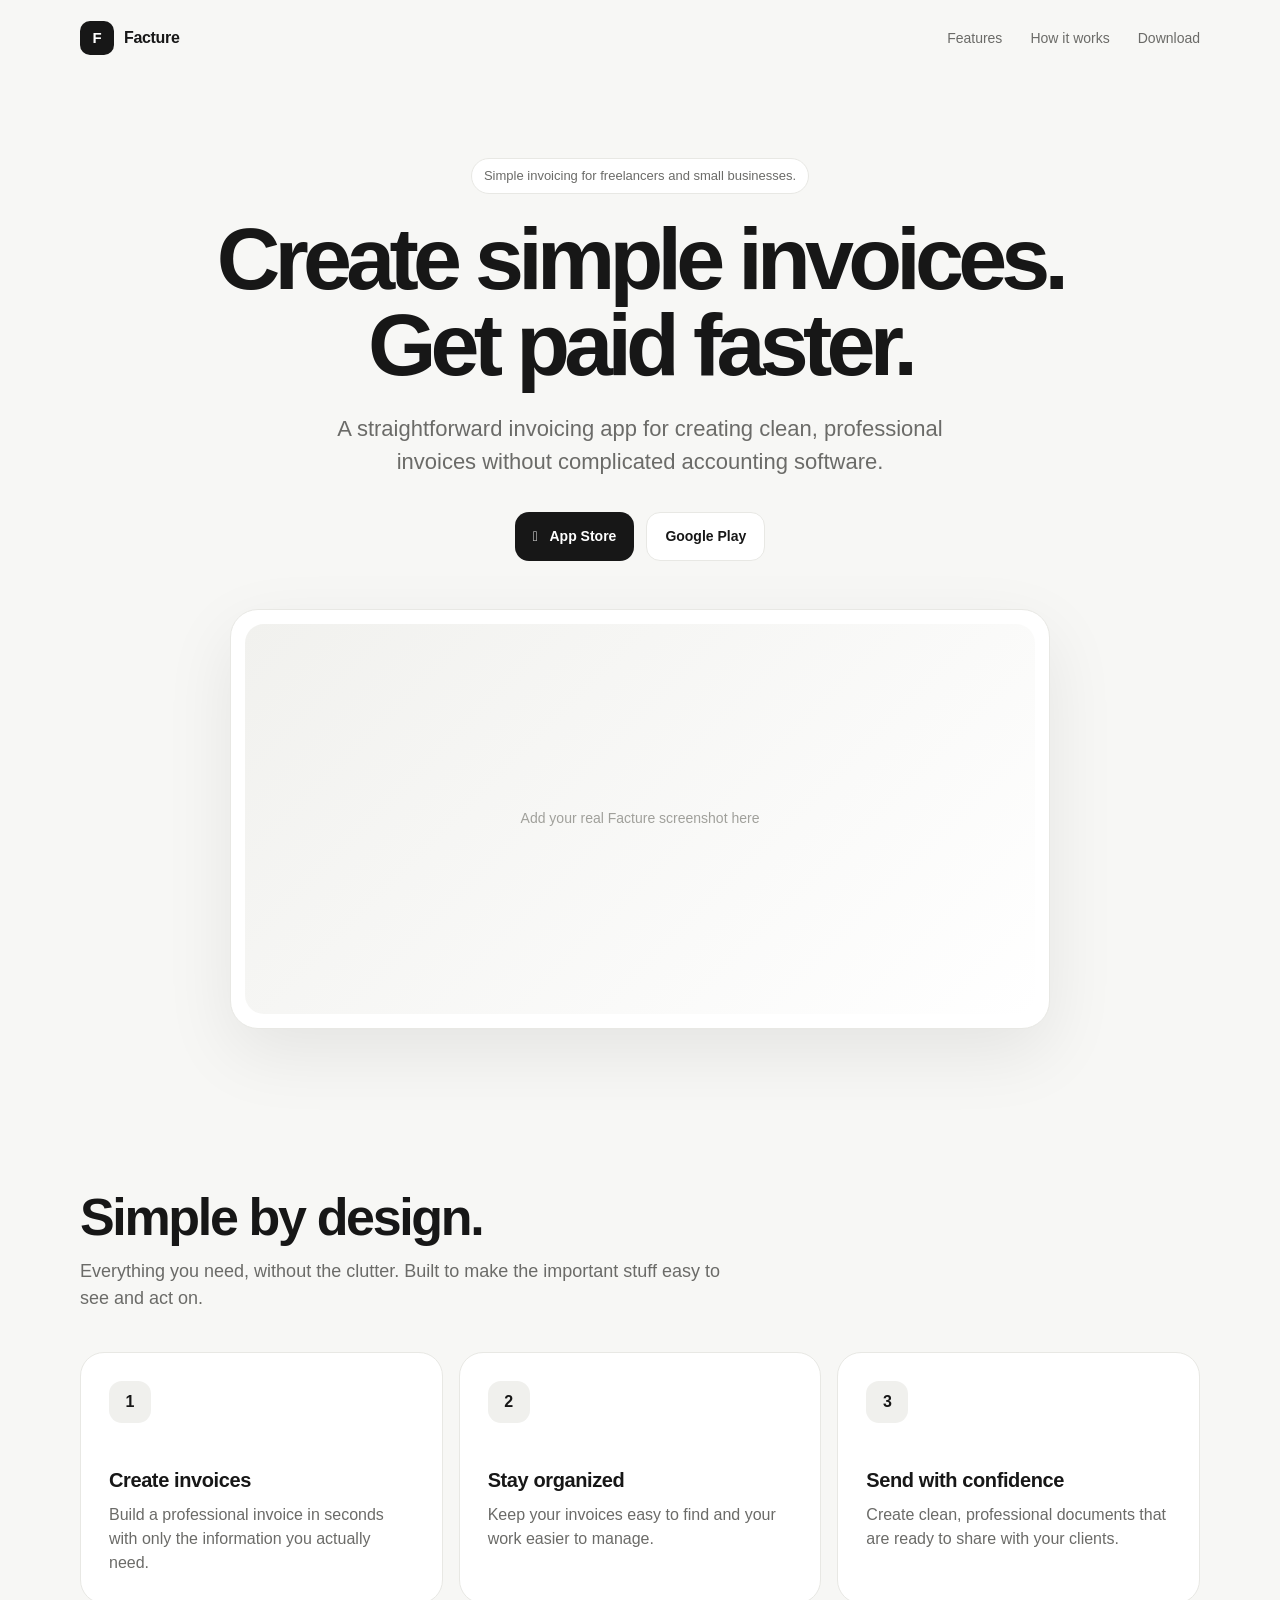
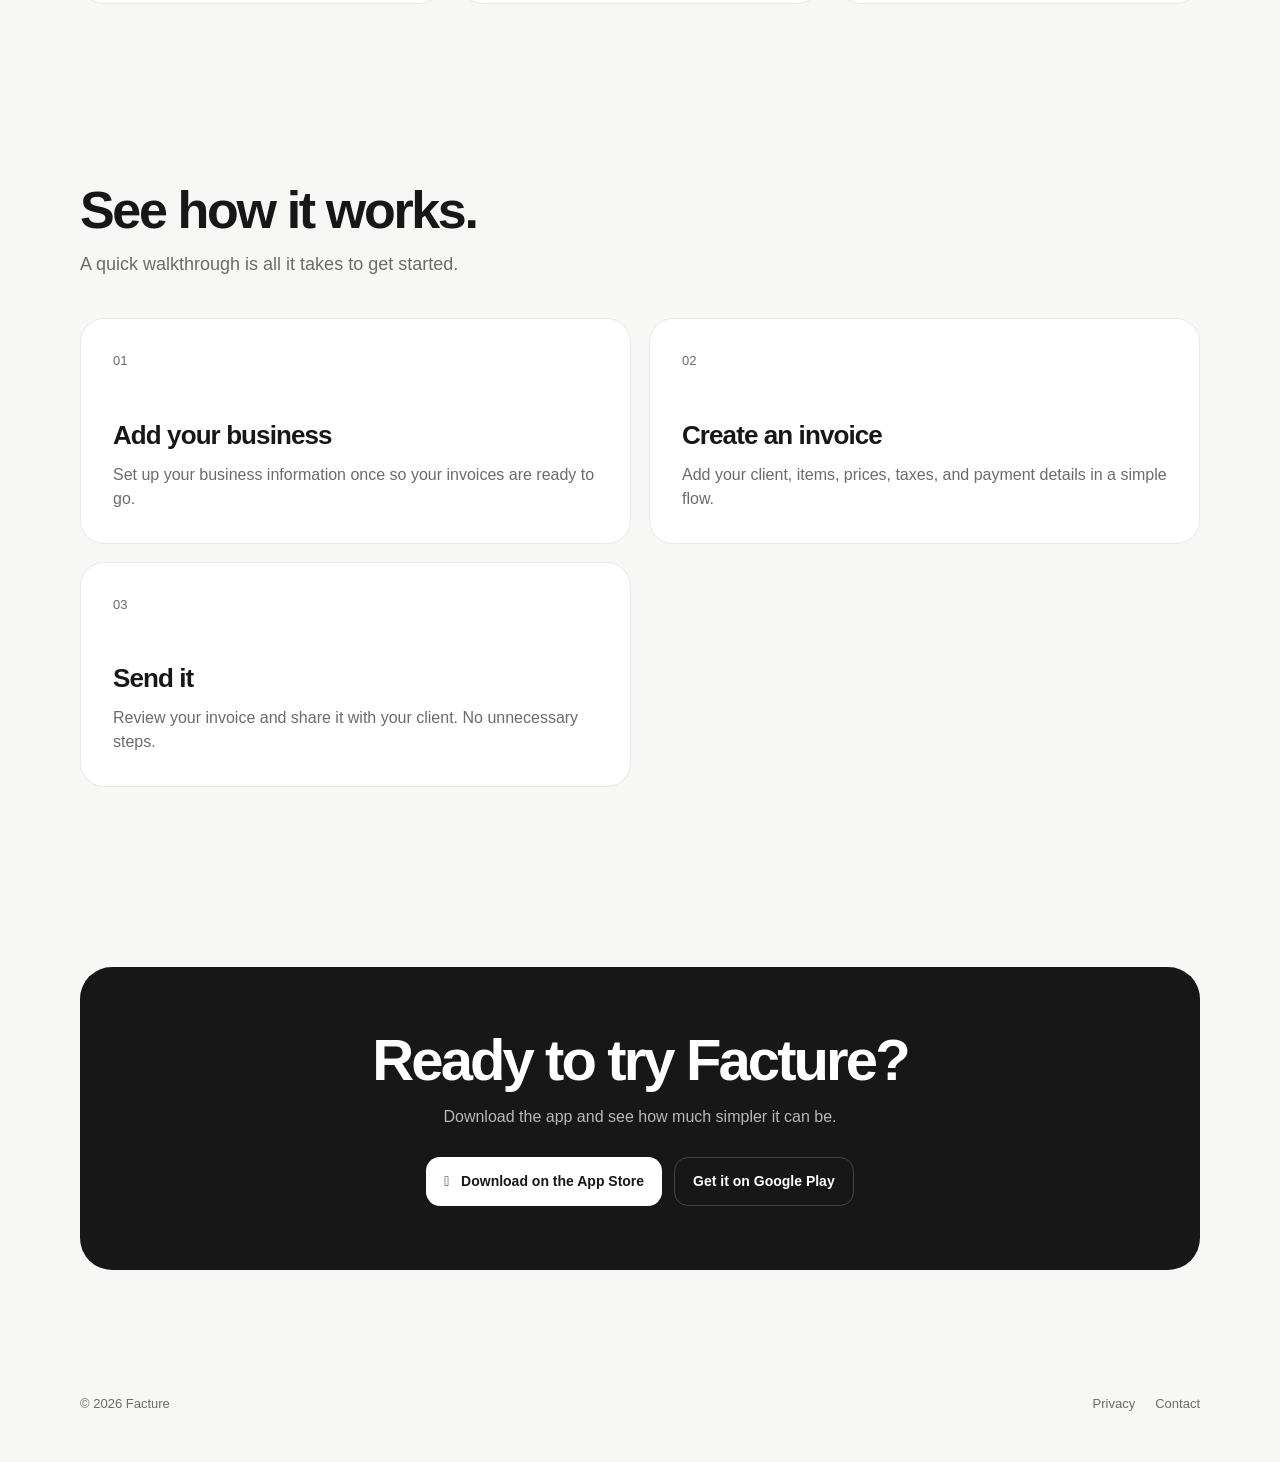
==== index.html @ 7048cc85 "Reorganized repo" ====
<!doctype html>
<html lang="en">
<head>
<meta charset="utf-8">
<meta name="viewport" content="width=device-width, initial-scale=1">
<meta name="description" content="A straightforward invoicing app for creating clean, professional invoices without complicated accounting software.">
<meta name="theme-color" content="#f7f7f5">
<title>Facture — Create simple invoices. Get paid faster.</title>
<link rel="stylesheet" href="styles.css">
</head>
<body>
<header class="container">
<nav>
<a class="brand" href="#"><span class="logo">F</span>Facture</a>
<div class="navlinks"><a href="#features">Features</a><a href="#how">How it works</a><a href="#download">Download</a></div>
</nav>
</header>

<main>
<section class="hero container">
<div class="eyebrow">Simple invoicing for freelancers and small businesses.</div>
<h1>Create simple invoices. Get paid faster.</h1>
<p>A straightforward invoicing app for creating clean, professional invoices without complicated accounting software.</p>
<div class="buttons">
<a class="btn" href="https://apps.apple.com/" target="_blank" rel="noopener"> &nbsp; App Store</a>
<a class="btn secondary" href="https://play.google.com/" target="_blank" rel="noopener">Google Play</a>
</div>
<div class="mockup"><div class="mock-screen">Add your real Facture screenshot here</div></div>
</section>

<section class="section container" id="features">
<div class="section-head"><h2>Simple by design.</h2><p>Everything you need, without the clutter. Built to make the important stuff easy to see and act on.</p></div>
<div class="grid"><article class="card"><div class="icon">1</div><h3>Create invoices</h3><p>Build a professional invoice in seconds with only the information you actually need.</p></article>
<article class="card"><div class="icon">2</div><h3>Stay organized</h3><p>Keep your invoices easy to find and your work easier to manage.</p></article>
<article class="card"><div class="icon">3</div><h3>Send with confidence</h3><p>Create clean, professional documents that are ready to share with your clients.</p></article></div>
</section>

<section class="section container" id="how">
<div class="section-head"><h2>See how it works.</h2><p>A quick walkthrough is all it takes to get started.</p></div>
<div class="tutorial"><article class="step"><div class="step-num">01</div><h3>Add your business</h3><p>Set up your business information once so your invoices are ready to go.</p></article>
<article class="step"><div class="step-num">02</div><h3>Create an invoice</h3><p>Add your client, items, prices, taxes, and payment details in a simple flow.</p></article>
<article class="step"><div class="step-num">03</div><h3>Send it</h3><p>Review your invoice and share it with your client. No unnecessary steps.</p></article></div>
</section>

<section class="section container" id="download">
<div class="cta">
<h2>Ready to try Facture?</h2>
<p>Download the app and see how much simpler it can be.</p>
<div class="buttons">
<a class="btn" href="https://apps.apple.com/" target="_blank" rel="noopener"> &nbsp; Download on the App Store</a>
<a class="btn secondary" href="https://play.google.com/" target="_blank" rel="noopener">Get it on Google Play</a>
</div>
</div>
</section>
</main>

<footer class="container">
<span>© 2026 Facture</span>
<div><a href="#">Privacy</a><a href="mailto:hello@example.com">Contact</a></div>
</footer>
</body>
</html>
---- styles.css ----
:root{
  --bg:#f7f7f5; --surface:#ffffff; --text:#171717; --muted:#6b6b68;
  --line:#e8e8e4; --accent:#171717; --radius:24px; --max:1120px;
}
*{box-sizing:border-box} html{scroll-behavior:smooth}
body{margin:0;background:var(--bg);color:var(--text);font-family:-apple-system,BlinkMacSystemFont,"SF Pro Display","SF Pro Text",Inter,Segoe UI,sans-serif;line-height:1.5}
a{color:inherit;text-decoration:none} img{max-width:100%;display:block}
.container{width:min(calc(100% - 40px),var(--max));margin:auto}
nav{height:76px;display:flex;align-items:center;justify-content:space-between}
.brand{display:flex;align-items:center;gap:10px;font-weight:750;letter-spacing:-.02em}
.logo{width:34px;height:34px;border-radius:10px;background:var(--accent);display:grid;place-items:center;color:white;font-size:15px;font-weight:800}
.navlinks{display:flex;gap:28px;color:var(--muted);font-size:14px}
.navlinks a:hover{color:var(--text)}
.hero{padding:82px 0 72px;text-align:center}
.eyebrow{display:inline-flex;padding:7px 12px;border:1px solid var(--line);background:white;border-radius:999px;font-size:13px;color:var(--muted);margin-bottom:22px}
h1{font-size:clamp(48px,8vw,88px);line-height:.98;letter-spacing:-.065em;margin:0 auto 24px;max-width:900px}
.hero p{font-size:clamp(18px,2.2vw,22px);color:var(--muted);max-width:650px;margin:0 auto 34px}
.buttons{display:flex;justify-content:center;gap:12px;flex-wrap:wrap}
.btn{display:inline-flex;align-items:center;justify-content:center;gap:9px;padding:13px 18px;border-radius:14px;background:var(--accent);color:white;font-weight:650;font-size:14px}
.btn.secondary{background:white;color:var(--text);border:1px solid var(--line)}
.btn:hover{transform:translateY(-1px)}
.mockup{margin:48px auto 0;max-width:820px;background:#fff;border:1px solid var(--line);border-radius:28px;padding:14px;box-shadow:0 24px 70px rgba(0,0,0,.08)}
.mock-screen{min-height:390px;border-radius:19px;background:linear-gradient(135deg,#f1f1ee,#fff);display:grid;place-items:center;color:#a0a09b;font-size:14px}
.section{padding:90px 0}
.section-head{max-width:650px;margin-bottom:40px}
.section-head h2{font-size:clamp(34px,5vw,52px);line-height:1.02;letter-spacing:-.045em;margin:0 0 14px}
.section-head p{color:var(--muted);font-size:18px;margin:0}
.grid{display:grid;grid-template-columns:repeat(3,1fr);gap:16px}
.card{background:var(--surface);border:1px solid var(--line);border-radius:var(--radius);padding:28px;min-height:220px}
.icon{width:42px;height:42px;border-radius:13px;background:#f0f0ed;display:grid;place-items:center;font-weight:800;margin-bottom:42px}
.card h3{margin:0 0 8px;font-size:20px;letter-spacing:-.02em}.card p{margin:0;color:var(--muted)}
.tutorial{display:grid;grid-template-columns:1fr 1fr;gap:18px;align-items:stretch}
.step{background:#fff;border:1px solid var(--line);border-radius:var(--radius);padding:32px}
.step-num{color:var(--muted);font-size:13px;margin-bottom:45px}.step h3{font-size:26px;letter-spacing:-.035em;margin:0 0 8px}.step p{color:var(--muted);margin:0}
.cta{background:#171717;color:#fff;border-radius:32px;padding:64px 30px;text-align:center}
.cta h2{font-size:clamp(36px,5vw,58px);letter-spacing:-.05em;line-height:1;margin:0 0 16px}.cta p{color:#b8b8b4;max-width:560px;margin:0 auto 28px}
.cta .btn{background:#fff;color:#171717}.cta .btn.secondary{background:transparent;color:#fff;border-color:#444}
footer{padding:34px 0 48px;color:var(--muted);font-size:13px;display:flex;justify-content:space-between;gap:20px}
footer div{display:flex;gap:20px}
@media(max-width:760px){.navlinks{display:none}.hero{padding:56px 0}.grid,.tutorial{grid-template-columns:1fr}.section{padding:65px 0}.card{min-height:0}.icon{margin-bottom:35px}.mock-screen{min-height:260px}footer{flex-direction:column}}
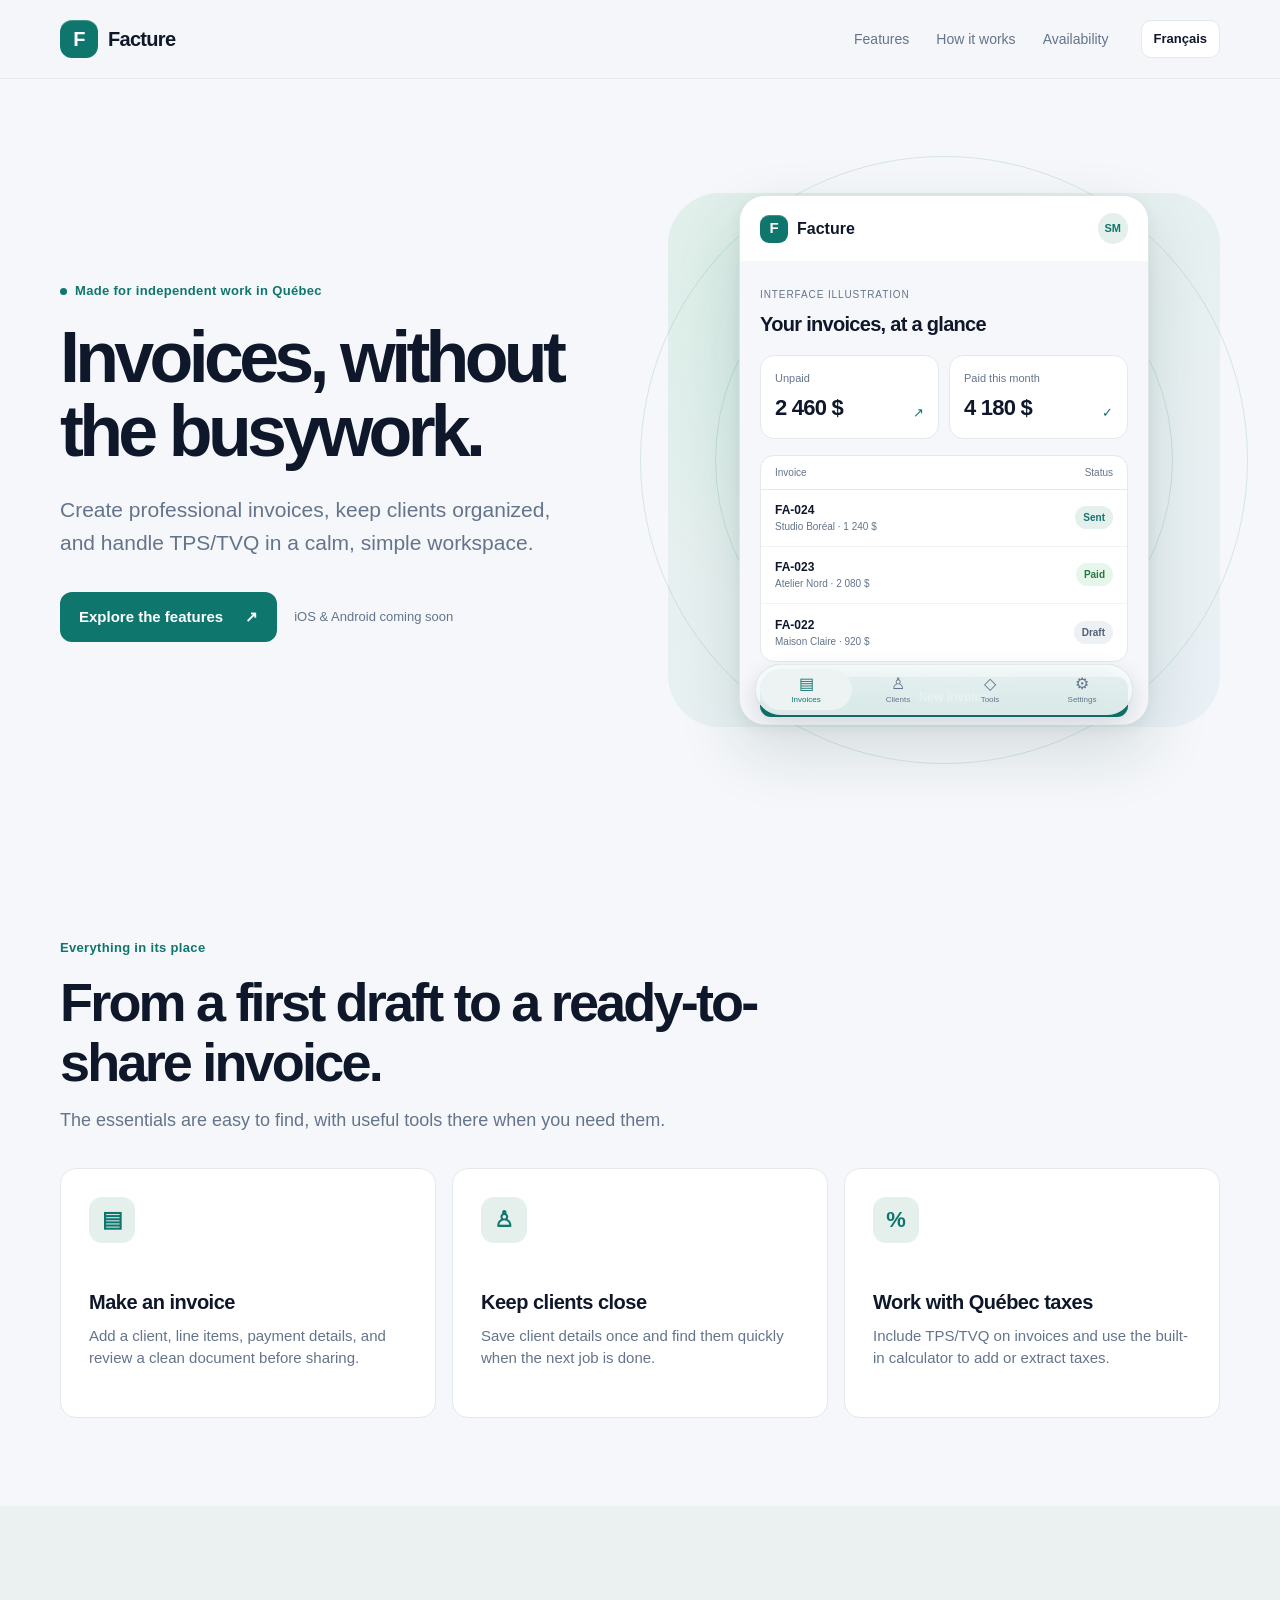
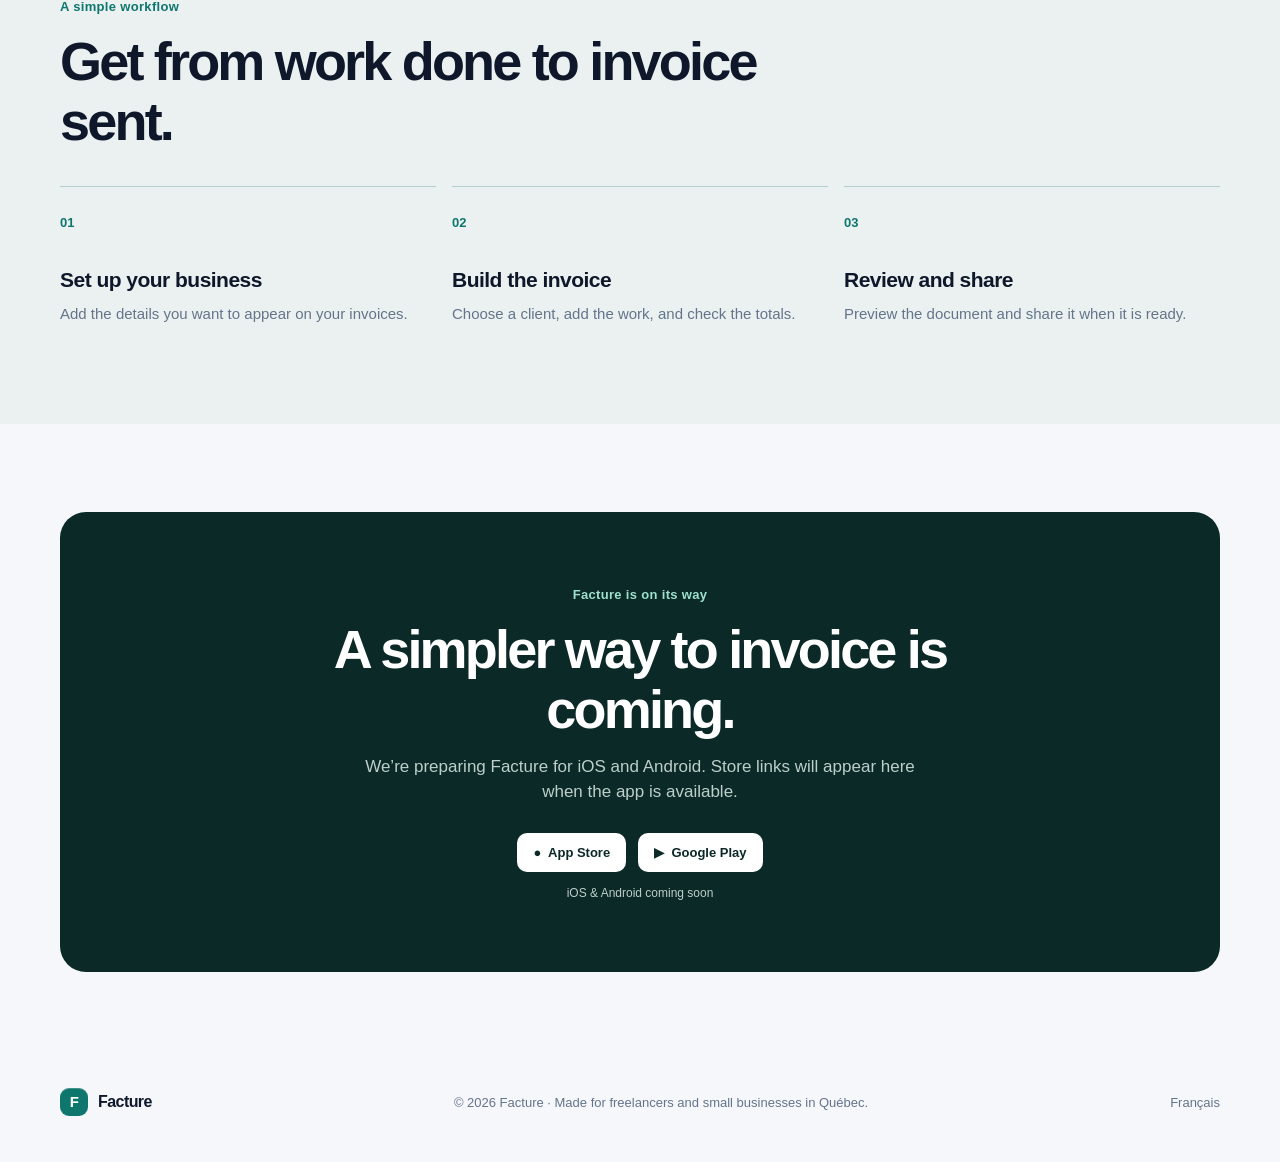
==== commit e3ed30a2: "Refresh Facture website with Pleximo visual language" ====
--- a/index.html
+++ b/index.html
@@ -1,62 +1,64 @@
 <!doctype html>
 <html lang="en">
 <head>
-<meta charset="utf-8">
-<meta name="viewport" content="width=device-width, initial-scale=1">
-<meta name="description" content="A straightforward invoicing app for creating clean, professional invoices without complicated accounting software.">
-<meta name="theme-color" content="#f7f7f5">
-<title>Facture — Create simple invoices. Get paid faster.</title>
-<link rel="stylesheet" href="styles.css">
+  <meta charset="utf-8">
+  <meta name="viewport" content="width=device-width, initial-scale=1">
+  <meta name="description" content="Create clear invoices, manage clients, and handle Québec sales taxes in one simple app.">
+  <meta name="theme-color" content="#f5f7fa">
+  <title>Facture — Simple invoicing for Québec</title>
+  <link rel="alternate" hreflang="fr-CA" href="fr.html">
+  <link rel="icon" type="image/svg+xml" href="favicon.svg">
+  <link rel="stylesheet" href="styles.css">
 </head>
 <body>
-<header class="container">
-<nav>
-<a class="brand" href="#"><span class="logo">F</span>Facture</a>
-<div class="navlinks"><a href="#features">Features</a><a href="#how">How it works</a><a href="#download">Download</a></div>
-</nav>
-</header>
-
-<main>
-<section class="hero container">
-<div class="eyebrow">Simple invoicing for freelancers and small businesses.</div>
-<h1>Create simple invoices. Get paid faster.</h1>
-<p>A straightforward invoicing app for creating clean, professional invoices without complicated accounting software.</p>
-<div class="buttons">
-<a class="btn" href="https://apps.apple.com/" target="_blank" rel="noopener"> &nbsp; App Store</a>
-<a class="btn secondary" href="https://play.google.com/" target="_blank" rel="noopener">Google Play</a>
-</div>
-<div class="mockup"><div class="mock-screen">Add your real Facture screenshot here</div></div>
-</section>
-
-<section class="section container" id="features">
-<div class="section-head"><h2>Simple by design.</h2><p>Everything you need, without the clutter. Built to make the important stuff easy to see and act on.</p></div>
-<div class="grid"><article class="card"><div class="icon">1</div><h3>Create invoices</h3><p>Build a professional invoice in seconds with only the information you actually need.</p></article>
-<article class="card"><div class="icon">2</div><h3>Stay organized</h3><p>Keep your invoices easy to find and your work easier to manage.</p></article>
-<article class="card"><div class="icon">3</div><h3>Send with confidence</h3><p>Create clean, professional documents that are ready to share with your clients.</p></article></div>
-</section>
-
-<section class="section container" id="how">
-<div class="section-head"><h2>See how it works.</h2><p>A quick walkthrough is all it takes to get started.</p></div>
-<div class="tutorial"><article class="step"><div class="step-num">01</div><h3>Add your business</h3><p>Set up your business information once so your invoices are ready to go.</p></article>
-<article class="step"><div class="step-num">02</div><h3>Create an invoice</h3><p>Add your client, items, prices, taxes, and payment details in a simple flow.</p></article>
-<article class="step"><div class="step-num">03</div><h3>Send it</h3><p>Review your invoice and share it with your client. No unnecessary steps.</p></article></div>
-</section>
-
-<section class="section container" id="download">
-<div class="cta">
-<h2>Ready to try Facture?</h2>
-<p>Download the app and see how much simpler it can be.</p>
-<div class="buttons">
-<a class="btn" href="https://apps.apple.com/" target="_blank" rel="noopener"> &nbsp; Download on the App Store</a>
-<a class="btn secondary" href="https://play.google.com/" target="_blank" rel="noopener">Get it on Google Play</a>
-</div>
-</div>
-</section>
-</main>
-
-<footer class="container">
-<span>© 2026 Facture</span>
-<div><a href="#">Privacy</a><a href="mailto:hello@example.com">Contact</a></div>
-</footer>
+  <header class="site-header">
+    <nav class="container" aria-label="Main navigation">
+      <a class="brand" href="#top" aria-label="Facture"><span class="brand-mark" aria-hidden="true">F</span><span>Facture</span></a>
+      <div class="nav-right">
+        <div class="navlinks"><a href="#features">Features</a><a href="#how">How it works</a><a href="#availability">Availability</a></div>
+        <a class="language-switch" href="fr.html" lang="fr" aria-label="Voir le site en français">Français</a>
+      </div>
+    </nav>
+  </header>
+  <main id="top">
+    <section class="hero container">
+      <div class="hero-copy">
+        <span class="eyebrow"><span class="eyebrow-dot"></span>Made for independent work in Québec</span>
+        <h1>Invoices, without<br>the busywork.</h1>
+        <p>Create professional invoices, keep clients organized, and handle TPS/TVQ in a calm, simple workspace.</p>
+        <div class="hero-actions"><a class="button button-primary" href="#features">Explore the features<span aria-hidden="true">↗</span></a><span class="availability-note">iOS & Android coming soon</span></div>
+      </div>
+      <div class="hero-visual">
+        <div class="app-preview" role="img" aria-label="Interface illustration">
+          <div class="preview-top"><span class="preview-logo">F</span><span>Facture</span><span class="preview-avatar" aria-hidden="true">SM</span></div>
+          <div class="preview-body">
+            <span class="preview-kicker">Interface illustration</span>
+            <h2>Your invoices, at a glance</h2>
+            <div class="preview-stats"><div><span>Unpaid</span><strong>2 460 $</strong><small>↗</small></div><div><span>Paid this month</span><strong>4 180 $</strong><small>✓</small></div></div>
+            <div class="preview-list">
+              <div class="preview-list-head"><span>Invoice</span><span>Status</span></div>
+              <div class="preview-row"><span><b>FA-024</b><small>Studio Boréal · 1 240 $</small></span><i>Sent</i></div>
+              <div class="preview-row"><span><b>FA-023</b><small>Atelier Nord · 2 080 $</small></span><i class="paid">Paid</i></div>
+              <div class="preview-row"><span><b>FA-022</b><small>Maison Claire · 920 $</small></span><i class="draft">Draft</i></div>
+            </div>
+            <div class="preview-add">＋ &nbsp;New invoice</div>
+          </div>
+          <div class="preview-tabs" aria-hidden="true"><span class="active">▤<small>Invoices</small></span><span>♙<small>Clients</small></span><span>◇<small>Tools</small></span><span>⚙<small>Settings</small></span></div>
+        </div>
+        <div class="hero-orbit orbit-one"></div><div class="hero-orbit orbit-two"></div>
+      </div>
+    </section>
+    <section class="section container" id="features">
+      <div class="section-head"><span class="eyebrow">Everything in its place</span><h2>From a first draft to a ready-to-share invoice.</h2><p>The essentials are easy to find, with useful tools there when you need them.</p></div>
+      <div class="feature-grid">
+        <article class="feature-card"><div class="feature-icon" aria-hidden="true">▤</div><h3>Make an invoice</h3><p>Add a client, line items, payment details, and review a clean document before sharing.</p></article>
+        <article class="feature-card"><div class="feature-icon" aria-hidden="true">♙</div><h3>Keep clients close</h3><p>Save client details once and find them quickly when the next job is done.</p></article>
+        <article class="feature-card"><div class="feature-icon" aria-hidden="true">%</div><h3>Work with Québec taxes</h3><p>Include TPS/TVQ on invoices and use the built-in calculator to add or extract taxes.</p></article>
+      </div>
+    </section>
+    <section class="section workflow-section" id="how"><div class="container"><div class="section-head"><span class="eyebrow">A simple workflow</span><h2>Get from work done to invoice sent.</h2></div><div class="steps"><article><span>01</span><h3>Set up your business</h3><p>Add the details you want to appear on your invoices.</p></article><article><span>02</span><h3>Build the invoice</h3><p>Choose a client, add the work, and check the totals.</p></article><article><span>03</span><h3>Review and share</h3><p>Preview the document and share it when it is ready.</p></article></div></div></section>
+    <section class="section container" id="availability"><div class="closing"><span class="eyebrow">Facture is on its way</span><h2>A simpler way to invoice is coming.</h2><p>We’re preparing Facture for iOS and Android. Store links will appear here when the app is available.</p><div class="coming-soon"><span class="platform">● &nbsp;App Store</span><span class="platform">▶ &nbsp;Google Play</span><span>iOS & Android coming soon</span></div></div></section>
+  </main>
+  <footer class="container"><a class="brand" href="#top"><span class="brand-mark" aria-hidden="true">F</span><span>Facture</span></a><span>© 2026 Facture · Made for freelancers and small businesses in Québec.</span><a href="fr.html" lang="fr">Français</a></footer>
 </body>
 </html>
--- a/styles.css
+++ b/styles.css
@@ -1,41 +1,155 @@
-
-:root{
-  --bg:#f7f7f5; --surface:#ffffff; --text:#171717; --muted:#6b6b68;
-  --line:#e8e8e4; --accent:#171717; --radius:24px; --max:1120px;
+:root {
+  --bg: #f5f7fa;
+  --surface: #fff;
+  --text: #0f172a;
+  --muted: #64748b;
+  --line: #e3e9ec;
+  --green: #0f766e;
+  --green-dark: #0b5e58;
+  --green-soft: #e5f0ec;
+  --radius: 16px;
 }
-*{box-sizing:border-box} html{scroll-behavior:smooth}
-body{margin:0;background:var(--bg);color:var(--text);font-family:-apple-system,BlinkMacSystemFont,"SF Pro Display","SF Pro Text",Inter,Segoe UI,sans-serif;line-height:1.5}
-a{color:inherit;text-decoration:none} img{max-width:100%;display:block}
-.container{width:min(calc(100% - 40px),var(--max));margin:auto}
-nav{height:76px;display:flex;align-items:center;justify-content:space-between}
-.brand{display:flex;align-items:center;gap:10px;font-weight:750;letter-spacing:-.02em}
-.logo{width:34px;height:34px;border-radius:10px;background:var(--accent);display:grid;place-items:center;color:white;font-size:15px;font-weight:800}
-.navlinks{display:flex;gap:28px;color:var(--muted);font-size:14px}
-.navlinks a:hover{color:var(--text)}
-.hero{padding:82px 0 72px;text-align:center}
-.eyebrow{display:inline-flex;padding:7px 12px;border:1px solid var(--line);background:white;border-radius:999px;font-size:13px;color:var(--muted);margin-bottom:22px}
-h1{font-size:clamp(48px,8vw,88px);line-height:.98;letter-spacing:-.065em;margin:0 auto 24px;max-width:900px}
-.hero p{font-size:clamp(18px,2.2vw,22px);color:var(--muted);max-width:650px;margin:0 auto 34px}
-.buttons{display:flex;justify-content:center;gap:12px;flex-wrap:wrap}
-.btn{display:inline-flex;align-items:center;justify-content:center;gap:9px;padding:13px 18px;border-radius:14px;background:var(--accent);color:white;font-weight:650;font-size:14px}
-.btn.secondary{background:white;color:var(--text);border:1px solid var(--line)}
-.btn:hover{transform:translateY(-1px)}
-.mockup{margin:48px auto 0;max-width:820px;background:#fff;border:1px solid var(--line);border-radius:28px;padding:14px;box-shadow:0 24px 70px rgba(0,0,0,.08)}
-.mock-screen{min-height:390px;border-radius:19px;background:linear-gradient(135deg,#f1f1ee,#fff);display:grid;place-items:center;color:#a0a09b;font-size:14px}
-.section{padding:90px 0}
-.section-head{max-width:650px;margin-bottom:40px}
-.section-head h2{font-size:clamp(34px,5vw,52px);line-height:1.02;letter-spacing:-.045em;margin:0 0 14px}
-.section-head p{color:var(--muted);font-size:18px;margin:0}
-.grid{display:grid;grid-template-columns:repeat(3,1fr);gap:16px}
-.card{background:var(--surface);border:1px solid var(--line);border-radius:var(--radius);padding:28px;min-height:220px}
-.icon{width:42px;height:42px;border-radius:13px;background:#f0f0ed;display:grid;place-items:center;font-weight:800;margin-bottom:42px}
-.card h3{margin:0 0 8px;font-size:20px;letter-spacing:-.02em}.card p{margin:0;color:var(--muted)}
-.tutorial{display:grid;grid-template-columns:1fr 1fr;gap:18px;align-items:stretch}
-.step{background:#fff;border:1px solid var(--line);border-radius:var(--radius);padding:32px}
-.step-num{color:var(--muted);font-size:13px;margin-bottom:45px}.step h3{font-size:26px;letter-spacing:-.035em;margin:0 0 8px}.step p{color:var(--muted);margin:0}
-.cta{background:#171717;color:#fff;border-radius:32px;padding:64px 30px;text-align:center}
-.cta h2{font-size:clamp(36px,5vw,58px);letter-spacing:-.05em;line-height:1;margin:0 0 16px}.cta p{color:#b8b8b4;max-width:560px;margin:0 auto 28px}
-.cta .btn{background:#fff;color:#171717}.cta .btn.secondary{background:transparent;color:#fff;border-color:#444}
-footer{padding:34px 0 48px;color:var(--muted);font-size:13px;display:flex;justify-content:space-between;gap:20px}
-footer div{display:flex;gap:20px}
-@media(max-width:760px){.navlinks{display:none}.hero{padding:56px 0}.grid,.tutorial{grid-template-columns:1fr}.section{padding:65px 0}.card{min-height:0}.icon{margin-bottom:35px}.mock-screen{min-height:260px}footer{flex-direction:column}}
+* { box-sizing: border-box; }
+html { scroll-behavior: smooth; }
+body {
+  margin: 0;
+  background: var(--bg);
+  color: var(--text);
+  font-family: -apple-system, BlinkMacSystemFont, "SF Pro Display", "SF Pro Text", Inter, "Segoe UI", sans-serif;
+  line-height: 1.5;
+}
+a { color: inherit; text-decoration: none; }
+a:focus-visible { outline: 3px solid var(--green); outline-offset: 4px; }
+.container { width: min(1160px, calc(100% - 40px)); margin-inline: auto; }
+.site-header { border-bottom: 1px solid rgba(15, 23, 42, .06); background: rgba(245, 247, 250, .9); }
+nav, .nav-right, .navlinks, .brand { display: flex; align-items: center; }
+nav { min-height: 78px; justify-content: space-between; gap: 24px; }
+.brand { gap: 10px; font-weight: 750; font-size: 20px; letter-spacing: -.035em; }
+.brand-mark, .preview-logo {
+  display: grid; place-items: center; color: white; background: var(--green);
+  border-radius: 12px; width: 38px; height: 38px; font-size: 20px; font-weight: 800;
+  box-shadow: inset 0 1px 0 rgba(255,255,255,.22);
+}
+.nav-right { gap: 32px; }
+.navlinks { gap: 27px; color: var(--muted); font-size: 14px; }
+.navlinks a:hover, .language-switch:hover, footer a:hover { color: var(--green); }
+.language-switch { border: 1px solid var(--line); background: #fff; padding: 8px 12px; border-radius: 10px; font-size: 13px; font-weight: 650; }
+.hero {
+  display: grid; grid-template-columns: 1fr 1fr; gap: 56px; align-items: center;
+  min-height: 690px; padding-block: 84px 90px;
+}
+.eyebrow {
+  display: inline-flex; align-items: center; gap: 8px;
+  color: var(--green); font-size: 13px; font-weight: 700;
+  letter-spacing: .025em;
+}
+.eyebrow-dot { width: 7px; height: 7px; border-radius: 50%; background: var(--green); }
+h1, h2, h3, p { margin-top: 0; }
+h1 { font-size: clamp(50px, 5.6vw, 76px); line-height: 1.04; letter-spacing: -.065em; max-width: 650px; margin: 18px 0 24px; }
+.hero-copy > p { color: var(--muted); font-size: clamp(18px, 2vw, 21px); line-height: 1.6; max-width: 530px; margin-bottom: 32px; }
+.hero-actions { display: flex; align-items: center; flex-wrap: wrap; gap: 17px; }
+.button { display: inline-flex; align-items: center; justify-content: center; gap: 22px; padding: 14px 19px; border-radius: 12px; font-size: 15px; font-weight: 700; transition: transform .2s, background .2s; }
+.button:hover { transform: translateY(-2px); }
+.button-primary { background: var(--green); color: white; }
+.button-primary:hover { background: var(--green-dark); }
+.availability-note { font-size: 13px; color: var(--muted); }
+.hero-visual { min-width: 0; position: relative; display: grid; place-items: center; padding: 32px; }
+.hero-visual::before {
+  content: ""; position: absolute; inset: 5% 0; z-index: 0; border-radius: 52px;
+  background: radial-gradient(circle at 35% 30%, #d3ece4, transparent 55%), linear-gradient(145deg, #e5f0ec, #eaf0f6);
+}
+.hero-orbit { position: absolute; border: 1px solid rgba(15,118,110,.14); border-radius: 50%; pointer-events: none; }
+.orbit-one { width: 110%; aspect-ratio: 1; }
+.orbit-two { width: 83%; aspect-ratio: 1; }
+.app-preview {
+  position: relative; z-index: 1; width: min(100%, 410px); height: 530px;
+  border: 1px solid #dce7e5; border-radius: 26px; overflow: hidden; background: #f5f7fa;
+  box-shadow: 0 26px 65px rgba(15, 55, 52, .14), 0 4px 14px rgba(15, 55, 52, .06);
+}
+.preview-top { height: 65px; display: flex; align-items: center; gap: 9px; padding: 0 20px; font-weight: 750; background: #fff; }
+.preview-logo { width: 28px; height: 28px; font-size: 15px; border-radius: 9px; }
+.preview-avatar { margin-left: auto; background: var(--green-soft); border-radius: 50%; padding: 7px; color: var(--green); font-size: 11px; }
+.preview-body { padding: 20px; }
+.preview-kicker { text-transform: uppercase; color: var(--muted); font-size: 10px; letter-spacing: .09em; }
+.preview-body h2 { font-size: 20px; letter-spacing: -.035em; margin: 4px 0 16px; }
+.preview-stats { display: grid; grid-template-columns: 1fr 1fr; gap: 10px; }
+.preview-stats > div { display: flex; flex-direction: column; position: relative; background: #fff; padding: 14px; border: 1px solid var(--line); border-radius: 14px; }
+.preview-stats span { font-size: 11px; color: var(--muted); }
+.preview-stats strong { font-size: 22px; letter-spacing: -.035em; margin-top: 4px; }
+.preview-stats small { position: absolute; right: 14px; bottom: 15px; color: var(--green); }
+.preview-list { margin-top: 16px; border-radius: 14px; border: 1px solid var(--line); background: #fff; overflow: hidden; }
+.preview-list-head, .preview-row { display: flex; align-items: center; justify-content: space-between; padding: 9px 14px; }
+.preview-list-head { color: var(--muted); font-size: 10px; border-bottom: 1px solid var(--line); }
+.preview-row { border-bottom: 1px solid #f0f3f4; min-height: 57px; }
+.preview-row:last-child { border-bottom: 0; }
+.preview-row span { display: grid; }
+.preview-row b { font-size: 12px; }
+.preview-row small { font-size: 10px; color: var(--muted); }
+.preview-row i { font-size: 10px; font-style: normal; font-weight: 650; padding: 4px 8px; color: var(--green); background: var(--green-soft); border-radius: 20px; }
+.preview-row i.paid { background: #e7f6eb; color: #287548; }
+.preview-row i.draft { background: #edf0f4; color: #526174; }
+.preview-add { text-align: center; background: var(--green); color: #fff; border-radius: 11px; padding: 11px; font-size: 12px; font-weight: 700; margin-top: 15px; }
+.preview-tabs {
+  position: absolute; bottom: 9px; left: 15px; right: 15px; height: 51px;
+  display: flex; align-items: center; padding: 4px; border-radius: 30px;
+  background: rgba(255,255,255,.84); backdrop-filter: blur(20px); border: 1px solid #e3e9ec;
+  box-shadow: 0 10px 25px rgba(15,23,42,.14);
+}
+.preview-tabs > span { flex: 1; height: 100%; display: grid; align-content: center; justify-items: center; font-size: 16px; color: #64748b; line-height: 1; }
+.preview-tabs .active { background: #edf2f2; border-radius: 26px; color: var(--green); }
+.preview-tabs small { font-size: 8px; margin-top: 4px; }
+.section { padding-block: 88px; scroll-margin-top: 30px; }
+.section-head { max-width: 760px; margin-bottom: 34px; }
+.section-head h2, .closing h2 { font-size: clamp(35px, 4.5vw, 54px); line-height: 1.12; letter-spacing: -.052em; margin: 13px 0 14px; }
+.section-head p { color: var(--muted); font-size: 18px; max-width: 610px; }
+.feature-grid { display: grid; grid-template-columns: repeat(3, 1fr); gap: 16px; }
+.feature-card { background: #fff; border: 1px solid var(--line); border-radius: var(--radius); padding: 28px; min-height: 250px; }
+.feature-icon { display: grid; place-items: center; width: 46px; height: 46px; color: var(--green); background: var(--green-soft); border-radius: 13px; font-size: 22px; font-weight: 700; margin-bottom: 44px; }
+.feature-card h3 { font-size: 20px; letter-spacing: -.025em; margin-bottom: 8px; }
+.feature-card p, .steps p { color: var(--muted); margin-bottom: 0; font-size: 15px; }
+.workflow-section { background: #eaf1f0; }
+.steps { display: grid; grid-template-columns: repeat(3, 1fr); gap: 16px; }
+.steps article { border-top: 1px solid rgba(15,118,110,.26); padding: 23px 12px 10px 0; }
+.steps span { color: var(--green); font-weight: 750; font-size: 13px; }
+.steps h3 { font-size: 21px; letter-spacing: -.025em; margin: 30px 0 8px; }
+.closing { background: #0b2926; color: white; text-align: center; border-radius: 26px; padding: 70px 28px; }
+.closing .eyebrow { color: #9ee0cd; }
+.closing h2 { max-width: 700px; margin-inline: auto; }
+.closing p { color: #bdcfcb; max-width: 570px; margin: 0 auto 28px; font-size: 17px; }
+.coming-soon { display: flex; align-items: center; justify-content: center; flex-wrap: wrap; gap: 12px; }
+.platform { background: #fff; color: #0b2926; border-radius: 10px; padding: 10px 16px; font-weight: 700; font-size: 13px; }
+.coming-soon > span:last-child { flex-basis: 100%; font-size: 12px; color: #bdcfcb; }
+footer { display: flex; align-items: center; justify-content: space-between; gap: 16px; padding-block: 28px 46px; color: var(--muted); font-size: 13px; }
+footer .brand { color: var(--text); font-size: 16px; }
+footer .brand-mark { width: 28px; height: 28px; border-radius: 9px; font-size: 15px; }
+@media (max-width: 900px) {
+  .hero { grid-template-columns: 1fr; text-align: center; padding-top: 70px; gap: 40px; }
+  .hero-copy > p { margin-inline: auto; }
+  .hero-actions { justify-content: center; }
+  .hero-visual { max-width: 600px; width: 100%; margin-inline: auto; }
+  .feature-grid { grid-template-columns: 1fr; }
+  .feature-card { min-height: 0; }
+  .feature-icon { margin-bottom: 25px; }
+}
+@media (max-width: 620px) {
+  .container { width: min(100% - 32px, 1160px); }
+  nav { min-height: 66px; }
+  .navlinks { display: none; }
+  .nav-right { gap: 0; }
+  .brand { font-size: 18px; }
+  .hero { padding-block: 56px; }
+  h1 { font-size: clamp(43px, 10vw, 58px); }
+  .hero-visual { padding: 18px; }
+  .app-preview { height: 510px; }
+  .section { padding-block: 66px; }
+  .steps { grid-template-columns: 1fr; gap: 12px; }
+  .steps article { padding: 20px 0; }
+  .steps h3 { margin-top: 15px; }
+  .closing { padding: 54px 22px; }
+  footer { flex-wrap: wrap; }
+  footer > span { order: 3; width: 100%; }
+}
+@media (prefers-reduced-motion: reduce) {
+  html { scroll-behavior: auto; }
+  .button { transition: none; }
+}
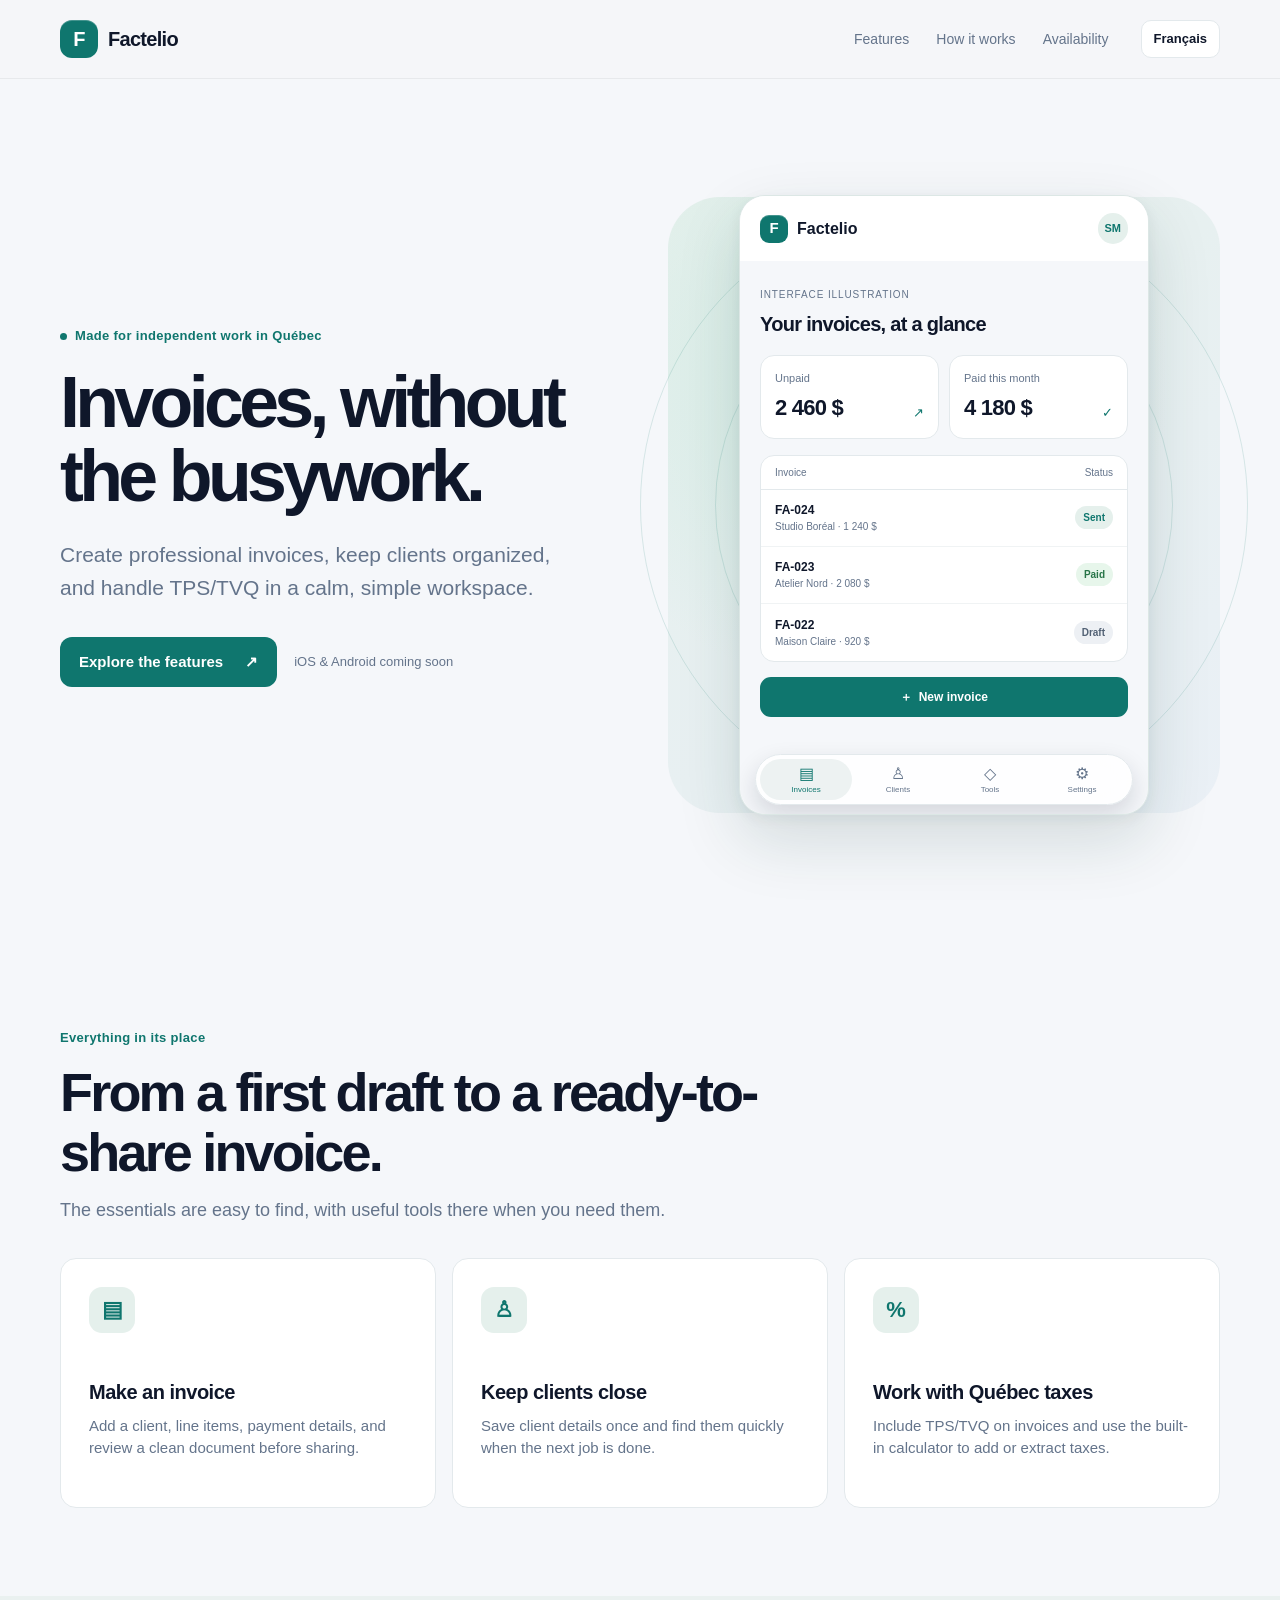
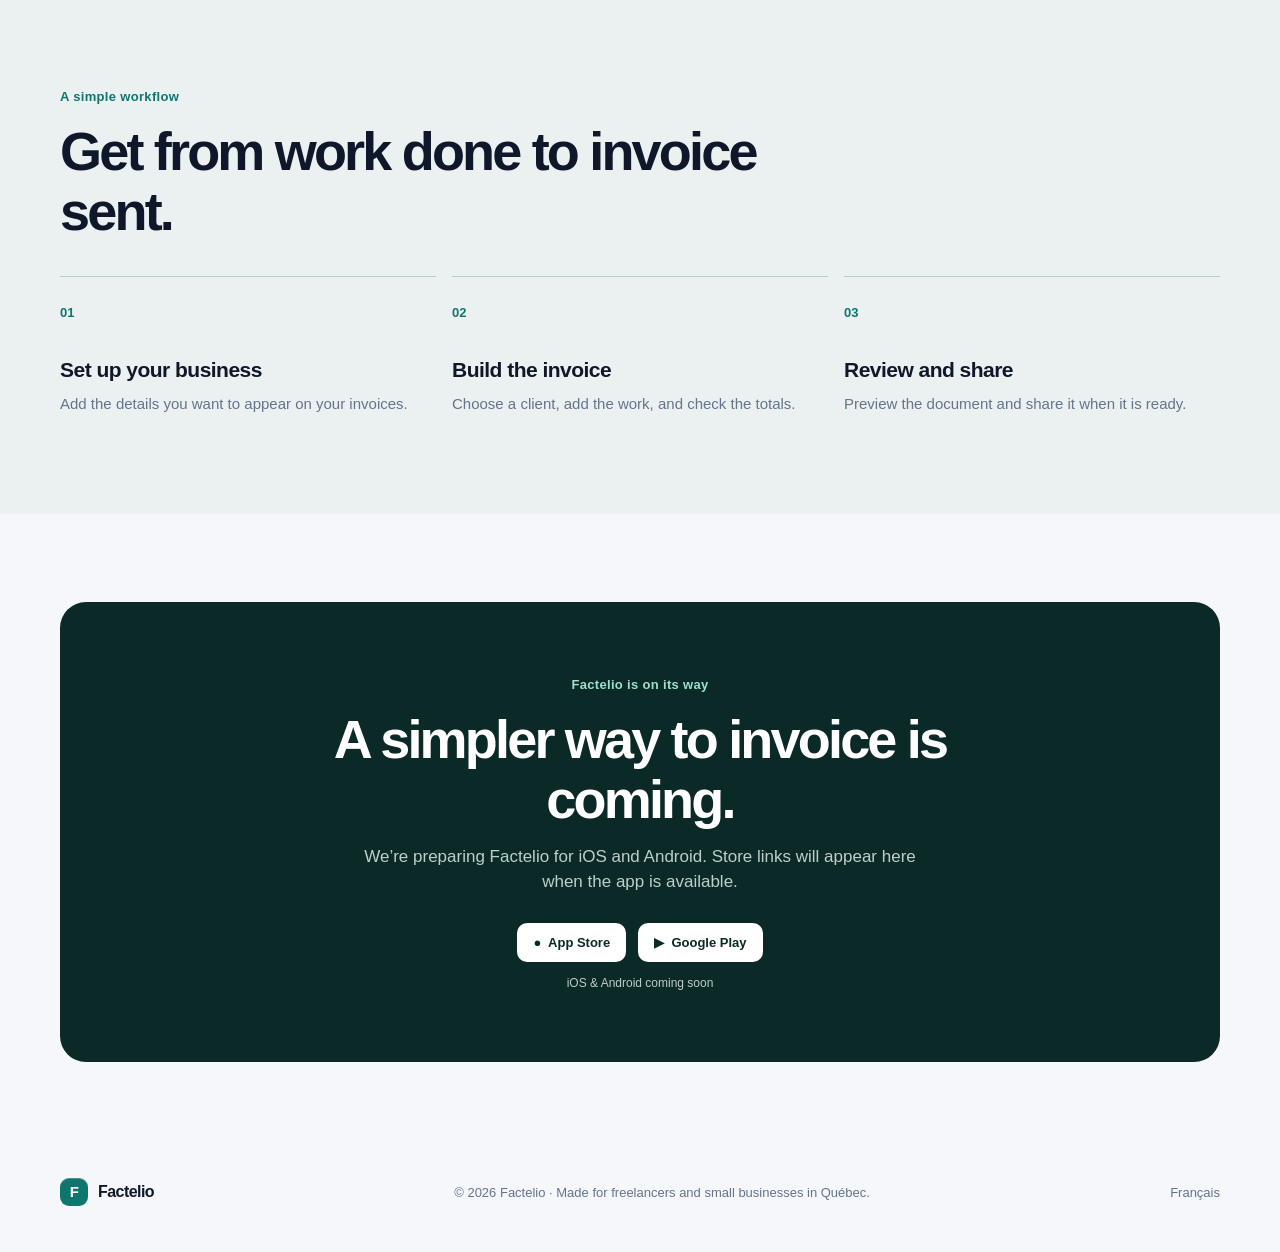
==== commit ca174ee7: "Rename website branding to Factelio" ====
--- a/index.html
+++ b/index.html
@@ -5,7 +5,7 @@
   <meta name="viewport" content="width=device-width, initial-scale=1">
   <meta name="description" content="Create clear invoices, manage clients, and handle Québec sales taxes in one simple app.">
   <meta name="theme-color" content="#f5f7fa">
-  <title>Facture — Simple invoicing for Québec</title>
+  <title>Factelio — Simple invoicing for Québec</title>
   <link rel="alternate" hreflang="fr-CA" href="fr.html">
   <link rel="icon" type="image/svg+xml" href="favicon.svg">
   <link rel="stylesheet" href="styles.css">
@@ -13,7 +13,7 @@
 <body>
   <header class="site-header">
     <nav class="container" aria-label="Main navigation">
-      <a class="brand" href="#top" aria-label="Facture"><span class="brand-mark" aria-hidden="true">F</span><span>Facture</span></a>
+      <a class="brand" href="#top" aria-label="Factelio"><span class="brand-mark" aria-hidden="true">F</span><span>Factelio</span></a>
       <div class="nav-right">
         <div class="navlinks"><a href="#features">Features</a><a href="#how">How it works</a><a href="#availability">Availability</a></div>
         <a class="language-switch" href="fr.html" lang="fr" aria-label="Voir le site en français">Français</a>
@@ -30,7 +30,7 @@
       </div>
       <div class="hero-visual">
         <div class="app-preview" role="img" aria-label="Interface illustration">
-          <div class="preview-top"><span class="preview-logo">F</span><span>Facture</span><span class="preview-avatar" aria-hidden="true">SM</span></div>
+          <div class="preview-top"><span class="preview-logo">F</span><span>Factelio</span><span class="preview-avatar" aria-hidden="true">SM</span></div>
           <div class="preview-body">
             <span class="preview-kicker">Interface illustration</span>
             <h2>Your invoices, at a glance</h2>
@@ -57,8 +57,8 @@
       </div>
     </section>
     <section class="section workflow-section" id="how"><div class="container"><div class="section-head"><span class="eyebrow">A simple workflow</span><h2>Get from work done to invoice sent.</h2></div><div class="steps"><article><span>01</span><h3>Set up your business</h3><p>Add the details you want to appear on your invoices.</p></article><article><span>02</span><h3>Build the invoice</h3><p>Choose a client, add the work, and check the totals.</p></article><article><span>03</span><h3>Review and share</h3><p>Preview the document and share it when it is ready.</p></article></div></div></section>
-    <section class="section container" id="availability"><div class="closing"><span class="eyebrow">Facture is on its way</span><h2>A simpler way to invoice is coming.</h2><p>We’re preparing Facture for iOS and Android. Store links will appear here when the app is available.</p><div class="coming-soon"><span class="platform">● &nbsp;App Store</span><span class="platform">▶ &nbsp;Google Play</span><span>iOS & Android coming soon</span></div></div></section>
+    <section class="section container" id="availability"><div class="closing"><span class="eyebrow">Factelio is on its way</span><h2>A simpler way to invoice is coming.</h2><p>We’re preparing Factelio for iOS and Android. Store links will appear here when the app is available.</p><div class="coming-soon"><span class="platform">● &nbsp;App Store</span><span class="platform">▶ &nbsp;Google Play</span><span>iOS & Android coming soon</span></div></div></section>
   </main>
-  <footer class="container"><a class="brand" href="#top"><span class="brand-mark" aria-hidden="true">F</span><span>Facture</span></a><span>© 2026 Facture · Made for freelancers and small businesses in Québec.</span><a href="fr.html" lang="fr">Français</a></footer>
+  <footer class="container"><a class="brand" href="#top"><span class="brand-mark" aria-hidden="true">F</span><span>Factelio</span></a><span>© 2026 Factelio · Made for freelancers and small businesses in Québec.</span><a href="fr.html" lang="fr">Français</a></footer>
 </body>
 </html>
--- a/styles.css
+++ b/styles.css
@@ -62,7 +62,7 @@
 .orbit-one { width: 110%; aspect-ratio: 1; }
 .orbit-two { width: 83%; aspect-ratio: 1; }
 .app-preview {
-  position: relative; z-index: 1; width: min(100%, 410px); height: 530px;
+  position: relative; z-index: 1; width: min(100%, 410px); height: 620px;
   border: 1px solid #dce7e5; border-radius: 26px; overflow: hidden; background: #f5f7fa;
   box-shadow: 0 26px 65px rgba(15, 55, 52, .14), 0 4px 14px rgba(15, 55, 52, .06);
 }
@@ -140,7 +140,7 @@
   .hero { padding-block: 56px; }
   h1 { font-size: clamp(43px, 10vw, 58px); }
   .hero-visual { padding: 18px; }
-  .app-preview { height: 510px; }
+  .app-preview { height: 600px; }
   .section { padding-block: 66px; }
   .steps { grid-template-columns: 1fr; gap: 12px; }
   .steps article { padding: 20px 0; }
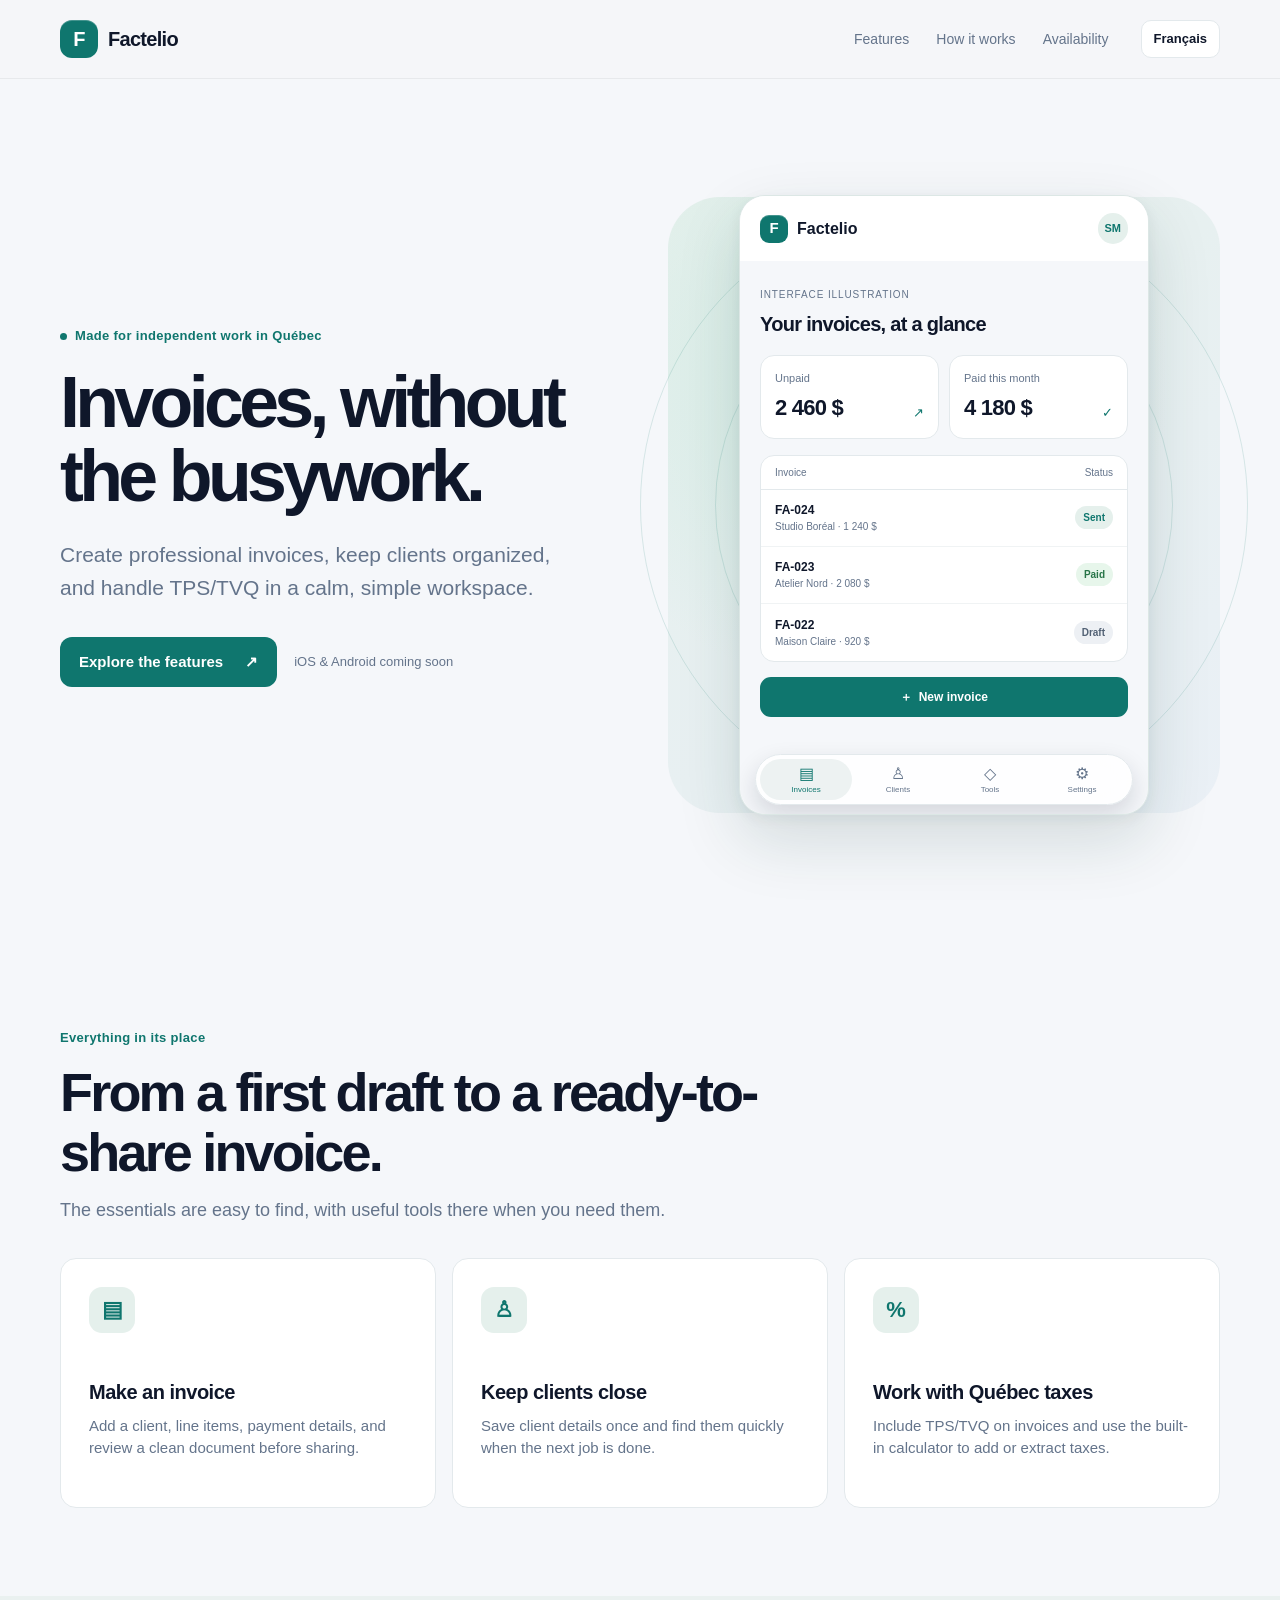
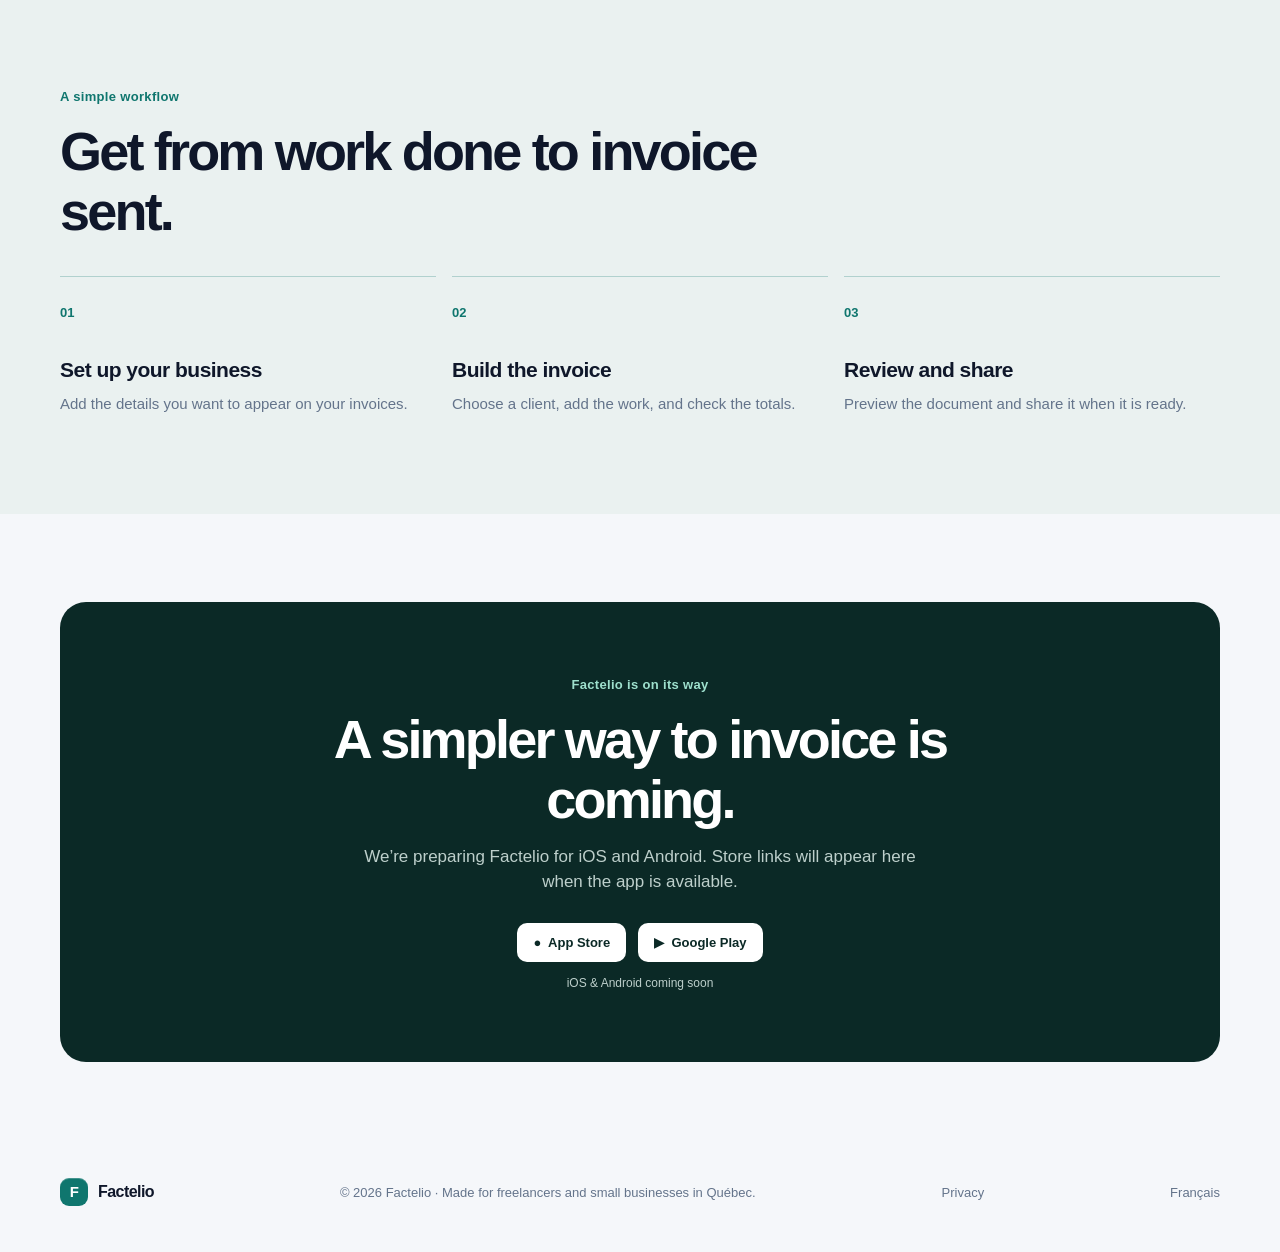
==== commit ba7f2d40: "Add bilingual Factelio privacy pages and footer links" ====
--- a/index.html
+++ b/index.html
@@ -59,6 +59,6 @@
     <section class="section workflow-section" id="how"><div class="container"><div class="section-head"><span class="eyebrow">A simple workflow</span><h2>Get from work done to invoice sent.</h2></div><div class="steps"><article><span>01</span><h3>Set up your business</h3><p>Add the details you want to appear on your invoices.</p></article><article><span>02</span><h3>Build the invoice</h3><p>Choose a client, add the work, and check the totals.</p></article><article><span>03</span><h3>Review and share</h3><p>Preview the document and share it when it is ready.</p></article></div></div></section>
     <section class="section container" id="availability"><div class="closing"><span class="eyebrow">Factelio is on its way</span><h2>A simpler way to invoice is coming.</h2><p>We’re preparing Factelio for iOS and Android. Store links will appear here when the app is available.</p><div class="coming-soon"><span class="platform">● &nbsp;App Store</span><span class="platform">▶ &nbsp;Google Play</span><span>iOS & Android coming soon</span></div></div></section>
   </main>
-  <footer class="container"><a class="brand" href="#top"><span class="brand-mark" aria-hidden="true">F</span><span>Factelio</span></a><span>© 2026 Factelio · Made for freelancers and small businesses in Québec.</span><a href="fr.html" lang="fr">Français</a></footer>
+  <footer class="container"><a class="brand" href="#top"><span class="brand-mark" aria-hidden="true">F</span><span>Factelio</span></a><span>© 2026 Factelio · Made for freelancers and small businesses in Québec.</span><a href="privacy.html">Privacy</a><a href="fr.html" lang="fr">Français</a></footer>
 </body>
 </html>
--- a/styles.css
+++ b/styles.css
@@ -153,3 +153,9 @@
   html { scroll-behavior: auto; }
   .button { transition: none; }
 }
+
+.policy { max-width: 800px; padding-block: 84px 100px; }
+.policy h1 { font-size: clamp(42px, 6vw, 68px); margin-bottom: 8px; }
+.policy h2 { font-size: 24px; letter-spacing: -.03em; margin: 36px 0 10px; }
+.policy p { color: var(--muted); font-size: 17px; line-height: 1.7; }
+.policy-date { font-size: 13px !important; margin-bottom: 30px; }
